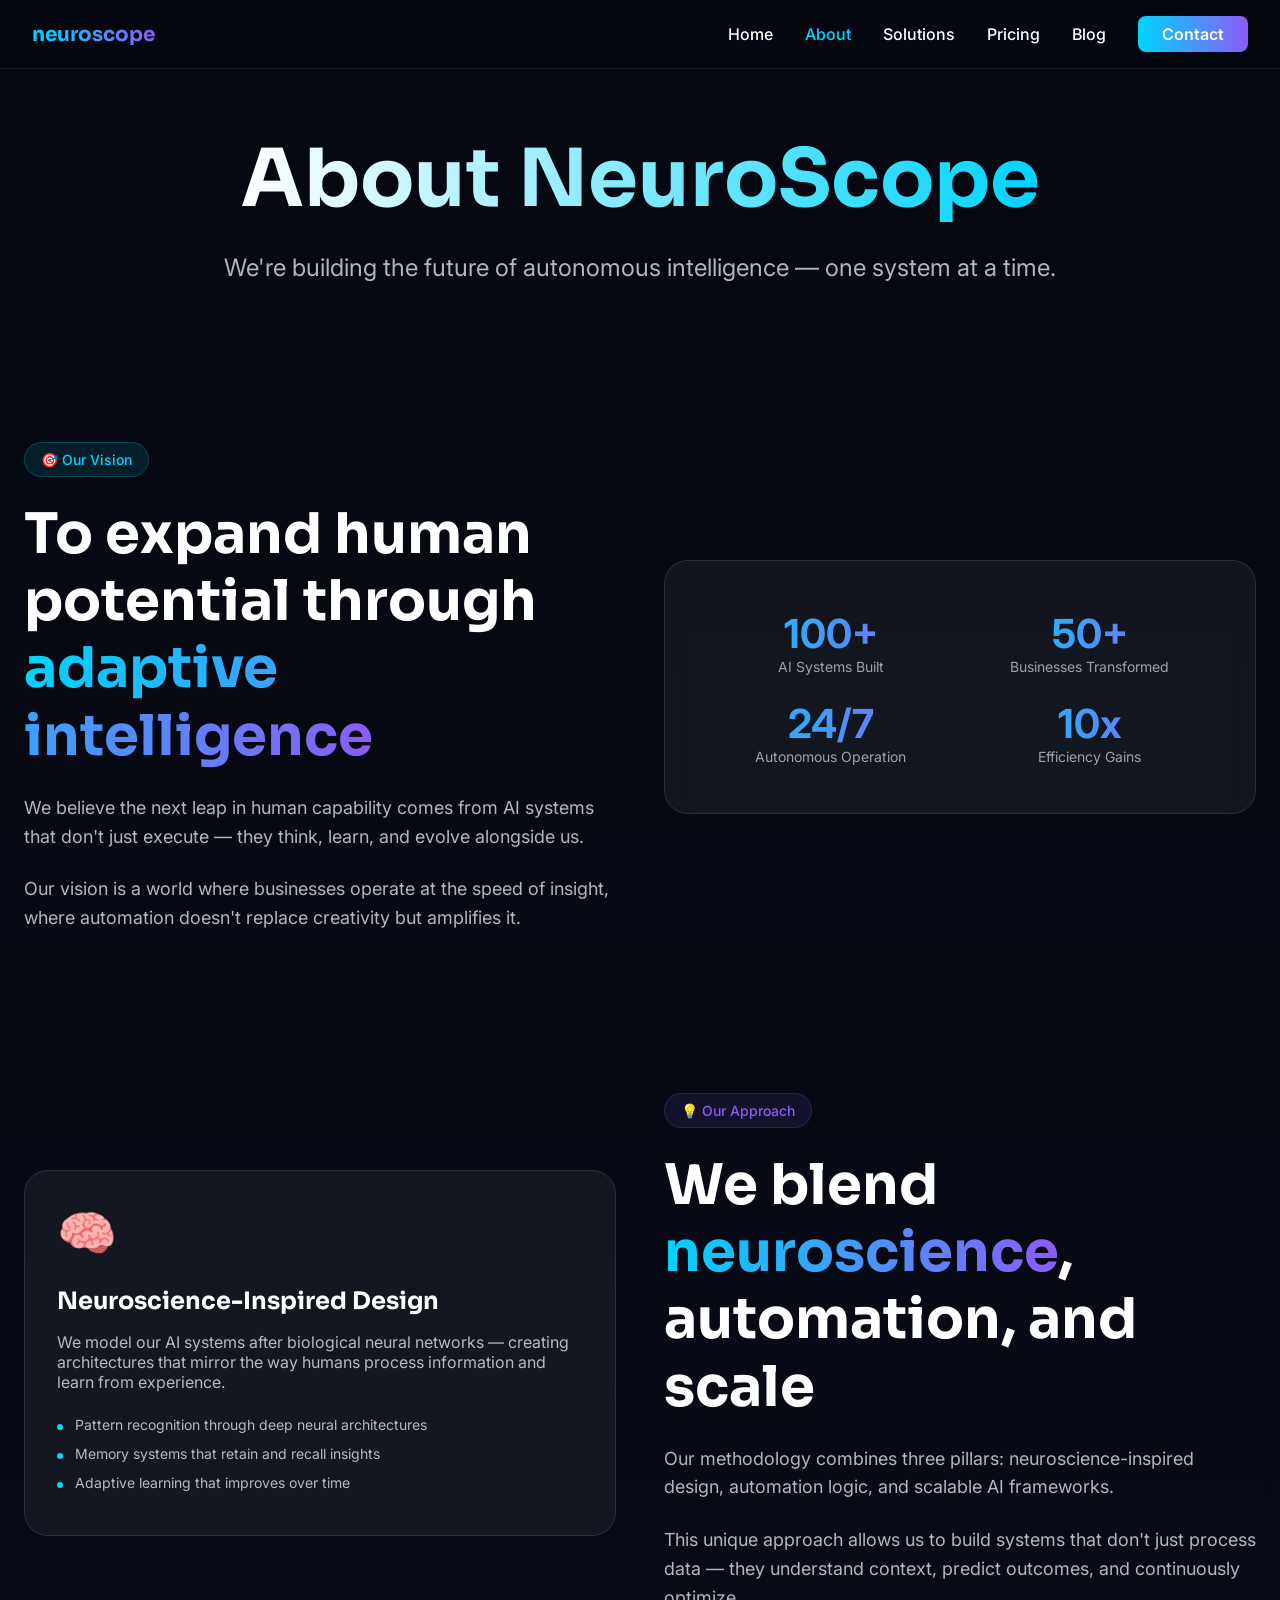
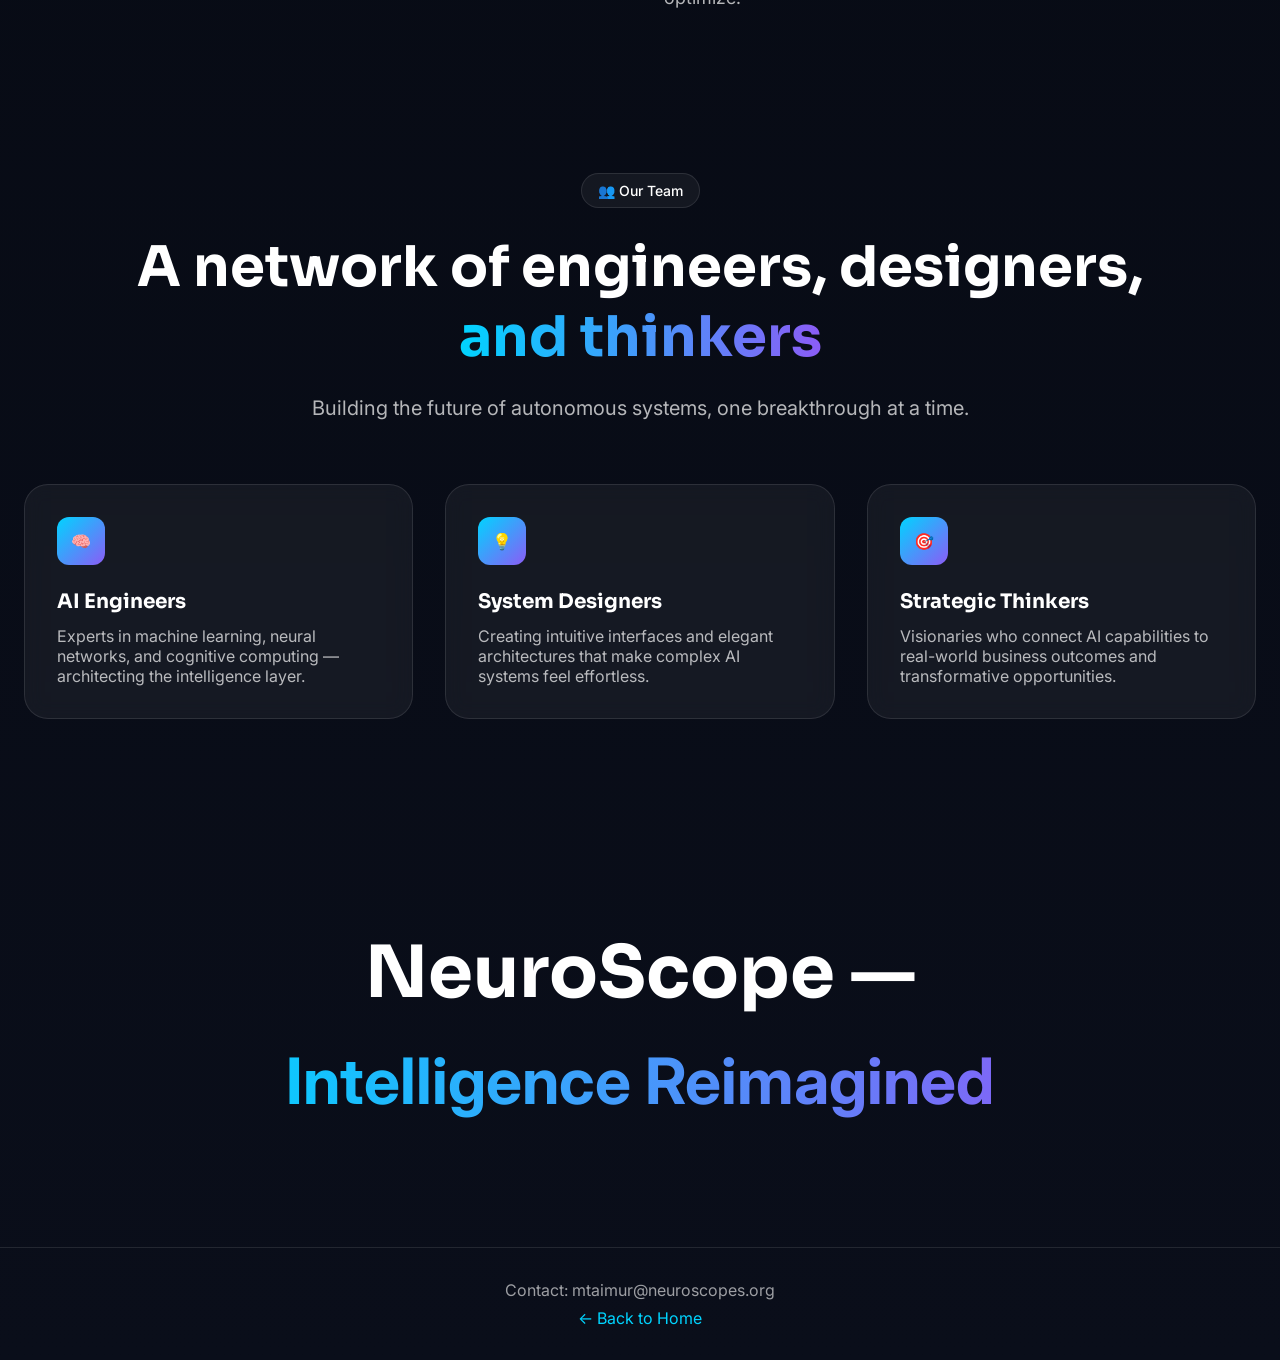
==== Pages/About.html @ d31332ce "Files rearrangement + Web elements addition" ====
<!DOCTYPE html>
<html lang="en">
<head>
  <meta charset="UTF-8">
  <meta name="viewport" content="width=device-width, initial-scale=1.0">
  <title>About - NeuroScope.ai</title>
  <link rel="preconnect" href="https://fonts.googleapis.com">
  <link rel="preconnect" href="https://fonts.gstatic.com" crossorigin>
  <link href="https://fonts.googleapis.com/css2?family=Sora:wght@400;500;600;700&family=Inter:wght@400;500&display=swap" rel="stylesheet">
  <style>
    * { margin: 0; padding: 0; box-sizing: border-box; }
    body { font-family: 'Inter', sans-serif; background: linear-gradient(180deg, #050810, #0a0e1a); color: white; min-height: 100vh; }
    h1, h2, h3 { font-family: 'Sora', sans-serif; }
    .container { max-width: 1400px; margin: 0 auto; padding: 0 1.5rem; }
    .gradient-text { background: linear-gradient(90deg, #00d4ff, #8b5cf6); -webkit-background-clip: text; -webkit-text-fill-color: transparent; }
    .gradient-white { background: linear-gradient(90deg, white, #00d4ff); -webkit-background-clip: text; -webkit-text-fill-color: transparent; }
    section { padding: 5rem 0; }
    .grid-2 { display: grid; grid-template-columns: 1fr; gap: 3rem; align-items: center; }
    .grid-3 { display: grid; grid-template-columns: 1fr; gap: 2rem; }
    @media (min-width: 768px) {
      .grid-2 { grid-template-columns: repeat(2, 1fr); }
      .grid-3 { grid-template-columns: repeat(3, 1fr); }
    }
    .badge { display: inline-flex; align-items: center; gap: 0.75rem; padding: 0.5rem 1rem; border-radius: 9999px; border: 1px solid; font-size: 0.875rem; font-weight: 500; margin-bottom: 1.5rem; }
    .card { padding: 2rem; border-radius: 1.5rem; background: rgba(255, 255, 255, 0.05); backdrop-filter: blur(10px); border: 1px solid rgba(255, 255, 255, 0.1); transition: all 0.3s; }
    .card:hover { border-color: rgba(0, 212, 255, 0.5); }
    .stats-grid { display: grid; grid-template-columns: repeat(2, 1fr); gap: 1.5rem; }
    .icon-box { width: 3rem; height: 3rem; border-radius: 0.75rem; background: linear-gradient(135deg, #00d4ff, #8b5cf6); display: flex; align-items: center; justify-content: center; margin-bottom: 1.5rem; }
    .bullet-list { list-style: none; padding: 0; }
    .bullet-list li { display: flex; align-items: start; gap: 0.75rem; margin-bottom: 0.75rem; }
    .bullet-list li::before { content: ""; width: 6px; height: 6px; background: #00d4ff; border-radius: 50%; margin-top: 0.5rem; flex-shrink: 0; }
  </style>
</head>
<body>
  <nav style="position: fixed; top: 0; left: 0; right: 0; z-index: 100; background: rgba(5, 8, 16, 0.9); backdrop-filter: blur(20px); border-bottom: 1px solid rgba(255, 255, 255, 0.1);">
    <div style="max-width: 1400px; margin: 0 auto; padding: 1rem 2rem; display: flex; justify-content: space-between; align-items: center;">
      <a href="../index.html" style="font-family: 'Sora', sans-serif; font-size: 1.25rem; font-weight: 700; color: white; text-decoration: none; background: linear-gradient(90deg, #00d4ff, #8b5cf6); -webkit-background-clip: text; -webkit-text-fill-color: transparent;">neuroscope</a>
      <div style="display: flex; gap: 2rem; align-items: center;">
        <a href="../index.html" style="color: white; text-decoration: none; font-weight: 500;">Home</a>
        <a href="About.html" style="color: #00d4ff; text-decoration: none; font-weight: 500;">About</a>
        <a href="Solutions.html" style="color: white; text-decoration: none; font-weight: 500;">Solutions</a>
        <a href="Pricing.html" style="color: white; text-decoration: none; font-weight: 500;">Pricing</a>
        <a href="Blog.html" style="color: white; text-decoration: none; font-weight: 500;">Blog</a>
        <a href="Contact.html" style="padding: 0.5rem 1.5rem; background: linear-gradient(90deg, #00d4ff, #8b5cf6); border-radius: 0.5rem; color: white; text-decoration: none; font-weight: 600;">Contact</a>
      </div>
    </div>
  </nav>
  <section style="padding-top: 8rem;">
    <div class="container">
      <div style="max-width: 56rem; margin: 0 auto; text-align: center;">
        <h1 style="font-size: clamp(3rem, 8vw, 5rem); font-weight: 700; margin-bottom: 1.5rem;">
          <span class="gradient-white">About NeuroScope</span>
        </h1>
        <p style="font-size: 1.5rem; color: rgba(255, 255, 255, 0.7);">
          We're building the future of autonomous intelligence — one system at a time.
        </p>
      </div>
    </div>
  </section>

  <section>
    <div class="container">
      <div class="grid-2">
        <div>
          <div class="badge" style="background: rgba(0, 212, 255, 0.1); border-color: rgba(0, 212, 255, 0.2); color: #00d4ff;">🎯 Our Vision</div>
          <h2 style="font-size: clamp(2.5rem, 5vw, 3.5rem); font-weight: 700; margin-bottom: 1.5rem; line-height: 1.2;">
            To expand human potential through <span class="gradient-text">adaptive intelligence</span>
          </h2>
          <p style="font-size: 1.125rem; color: rgba(255, 255, 255, 0.7); margin-bottom: 1.5rem; line-height: 1.6;">
            We believe the next leap in human capability comes from AI systems that don't just execute — they think, learn, and evolve alongside us.
          </p>
          <p style="font-size: 1.125rem; color: rgba(255, 255, 255, 0.7); line-height: 1.6;">
            Our vision is a world where businesses operate at the speed of insight, where automation doesn't replace creativity but amplifies it.
          </p>
        </div>
        <div class="card" style="padding: 3rem;">
          <div class="stats-grid">
            <div style="text-align: center;"><div style="font-size: 2.5rem; font-weight: 700;" class="gradient-text">100+</div><div style="font-size: 0.875rem; color: rgba(255, 255, 255, 0.6);">AI Systems Built</div></div>
            <div style="text-align: center;"><div style="font-size: 2.5rem; font-weight: 700;" class="gradient-text">50+</div><div style="font-size: 0.875rem; color: rgba(255, 255, 255, 0.6);">Businesses Transformed</div></div>
            <div style="text-align: center;"><div style="font-size: 2.5rem; font-weight: 700;" class="gradient-text">24/7</div><div style="font-size: 0.875rem; color: rgba(255, 255, 255, 0.6);">Autonomous Operation</div></div>
            <div style="text-align: center;"><div style="font-size: 2.5rem; font-weight: 700;" class="gradient-text">10x</div><div style="font-size: 0.875rem; color: rgba(255, 255, 255, 0.6);">Efficiency Gains</div></div>
          </div>
        </div>
      </div>
    </div>
  </section>

  <section>
    <div class="container">
      <div class="grid-2">
        <div class="card">
          <div style="font-size: 3rem; margin-bottom: 1.5rem;">🧠</div>
          <h3 style="font-size: 1.5rem; font-weight: 700; margin-bottom: 1rem;">Neuroscience-Inspired Design</h3>
          <p style="color: rgba(255, 255, 255, 0.7); margin-bottom: 1.5rem;">
            We model our AI systems after biological neural networks — creating architectures that mirror the way humans process information and learn from experience.
          </p>
          <ul class="bullet-list" style="color: rgba(255, 255, 255, 0.7); font-size: 0.875rem;">
            <li>Pattern recognition through deep neural architectures</li>
            <li>Memory systems that retain and recall insights</li>
            <li>Adaptive learning that improves over time</li>
          </ul>
        </div>
        <div>
          <div class="badge" style="background: rgba(139, 92, 246, 0.1); border-color: rgba(139, 92, 246, 0.2); color: #8b5cf6;">💡 Our Approach</div>
          <h2 style="font-size: clamp(2.5rem, 5vw, 3.5rem); font-weight: 700; margin-bottom: 1.5rem; line-height: 1.2;">
            We blend <span class="gradient-text">neuroscience</span>, automation, and scale
          </h2>
          <p style="font-size: 1.125rem; color: rgba(255, 255, 255, 0.7); margin-bottom: 1.5rem; line-height: 1.6;">
            Our methodology combines three pillars: neuroscience-inspired design, automation logic, and scalable AI frameworks.
          </p>
          <p style="font-size: 1.125rem; color: rgba(255, 255, 255, 0.7); line-height: 1.6;">
            This unique approach allows us to build systems that don't just process data — they understand context, predict outcomes, and continuously optimize.
          </p>
        </div>
      </div>
    </div>
  </section>

  <section>
    <div class="container">
      <div style="text-align: center; margin-bottom: 4rem;">
        <div class="badge" style="background: rgba(255, 255, 255, 0.05); border-color: rgba(255, 255, 255, 0.1);">👥 Our Team</div>
        <h2 style="font-size: clamp(2.5rem, 5vw, 3.5rem); font-weight: 700; margin-bottom: 1.5rem;">
          A network of engineers, designers,<br><span class="gradient-text">and thinkers</span>
        </h2>
        <p style="font-size: 1.25rem; color: rgba(255, 255, 255, 0.7); max-width: 48rem; margin: 0 auto;">
          Building the future of autonomous systems, one breakthrough at a time.
        </p>
      </div>
      <div class="grid-3">
        <div class="card"><div class="icon-box">🧠</div><h3 style="font-size: 1.25rem; font-weight: 700; margin-bottom: 0.75rem;">AI Engineers</h3><p style="color: rgba(255, 255, 255, 0.7);">Experts in machine learning, neural networks, and cognitive computing — architecting the intelligence layer.</p></div>
        <div class="card"><div class="icon-box">💡</div><h3 style="font-size: 1.25rem; font-weight: 700; margin-bottom: 0.75rem;">System Designers</h3><p style="color: rgba(255, 255, 255, 0.7);">Creating intuitive interfaces and elegant architectures that make complex AI systems feel effortless.</p></div>
        <div class="card"><div class="icon-box">🎯</div><h3 style="font-size: 1.25rem; font-weight: 700; margin-bottom: 0.75rem;">Strategic Thinkers</h3><p style="color: rgba(255, 255, 255, 0.7);">Visionaries who connect AI capabilities to real-world business outcomes and transformative opportunities.</p></div>
      </div>
    </div>
  </section>

  <section style="padding: 8rem 0;">
    <div class="container">
      <div style="max-width: 56rem; margin: 0 auto; text-align: center;">
        <h2 style="font-size: clamp(3rem, 6vw, 4.5rem); font-weight: 700; margin-bottom: 1.5rem;">NeuroScope —</h2>
        <p class="gradient-text" style="font-size: clamp(2.5rem, 5vw, 4rem); font-weight: 700;">Intelligence Reimagined</p>
      </div>
    </div>
  </section>

  <div style="text-align: center; padding: 2rem; border-top: 1px solid rgba(255, 255, 255, 0.1);">
    <p style="color: rgba(255, 255, 255, 0.6); margin-bottom: 0.5rem;">Contact: mtaimur@neuroscopes.org</p>
    <a href="../index.html" style="color: #00d4ff; text-decoration: none;">← Back to Home</a>
  </div>
</body>
</html>
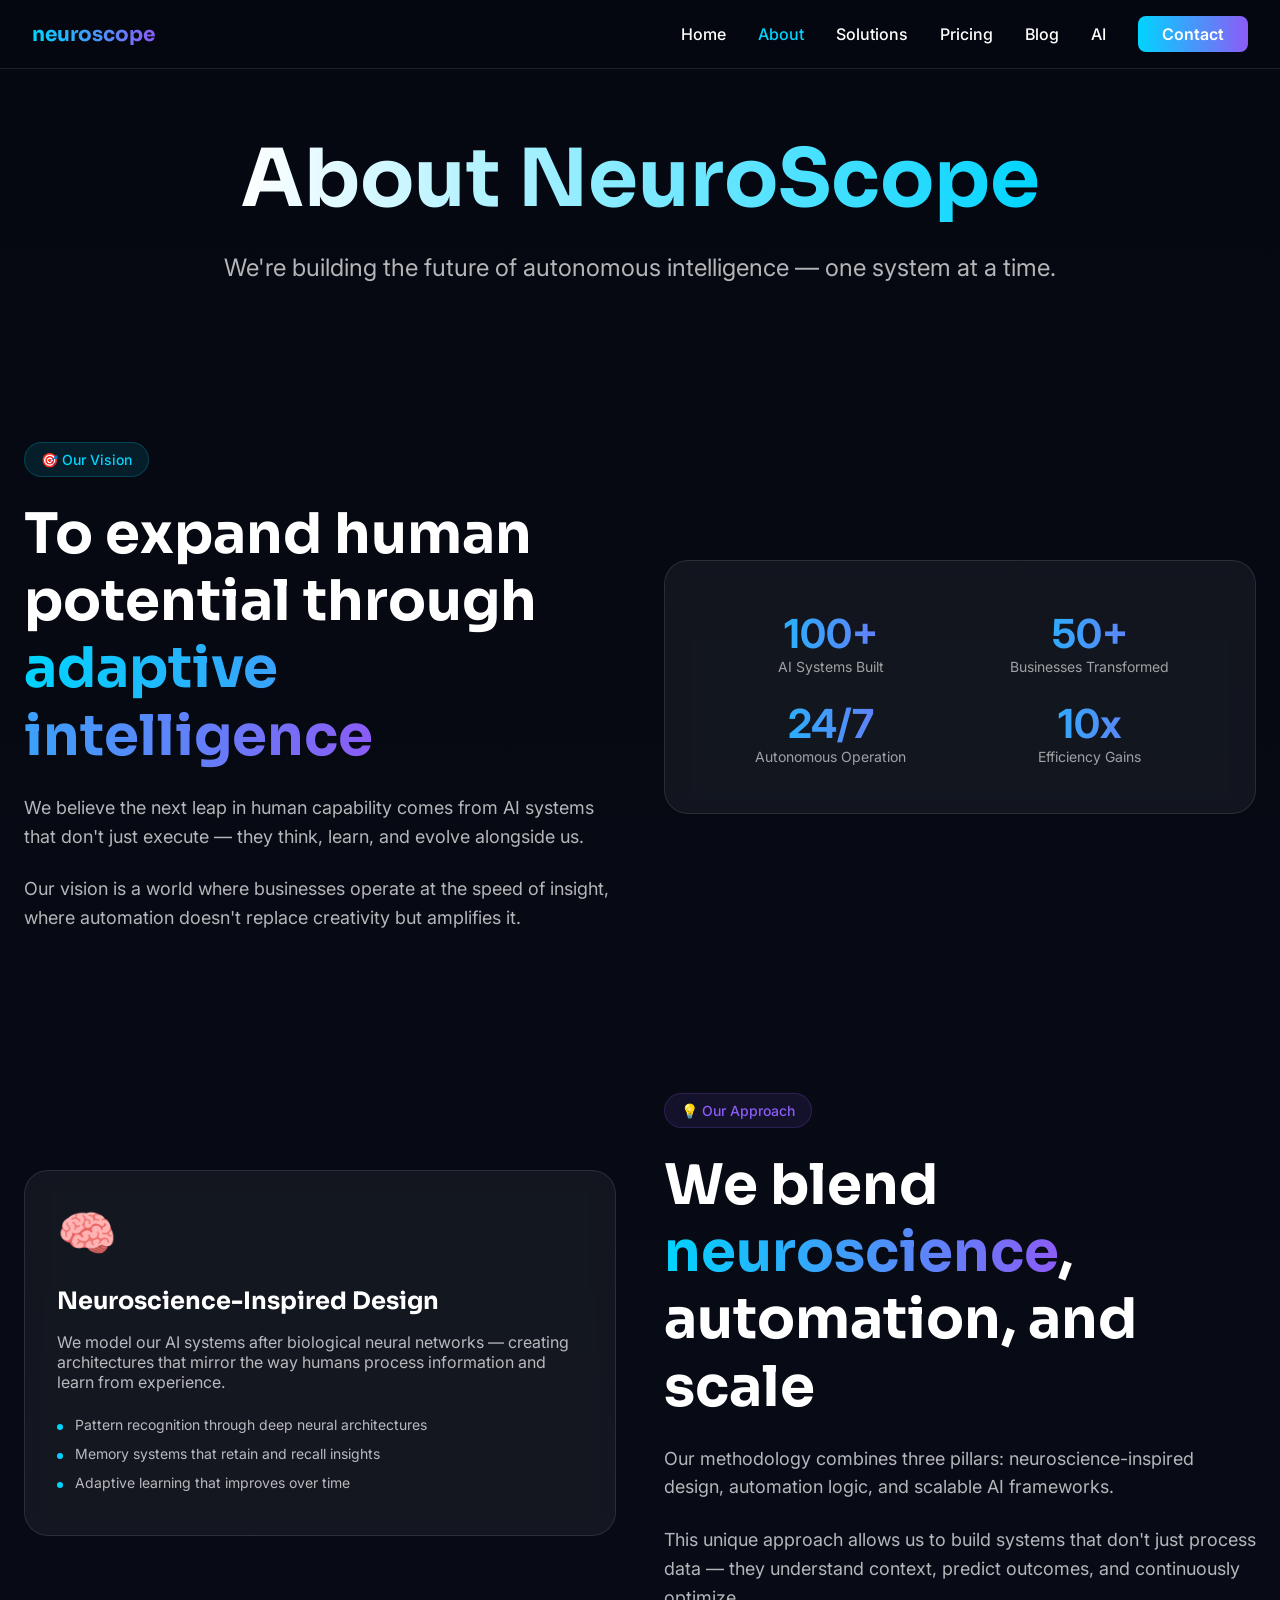
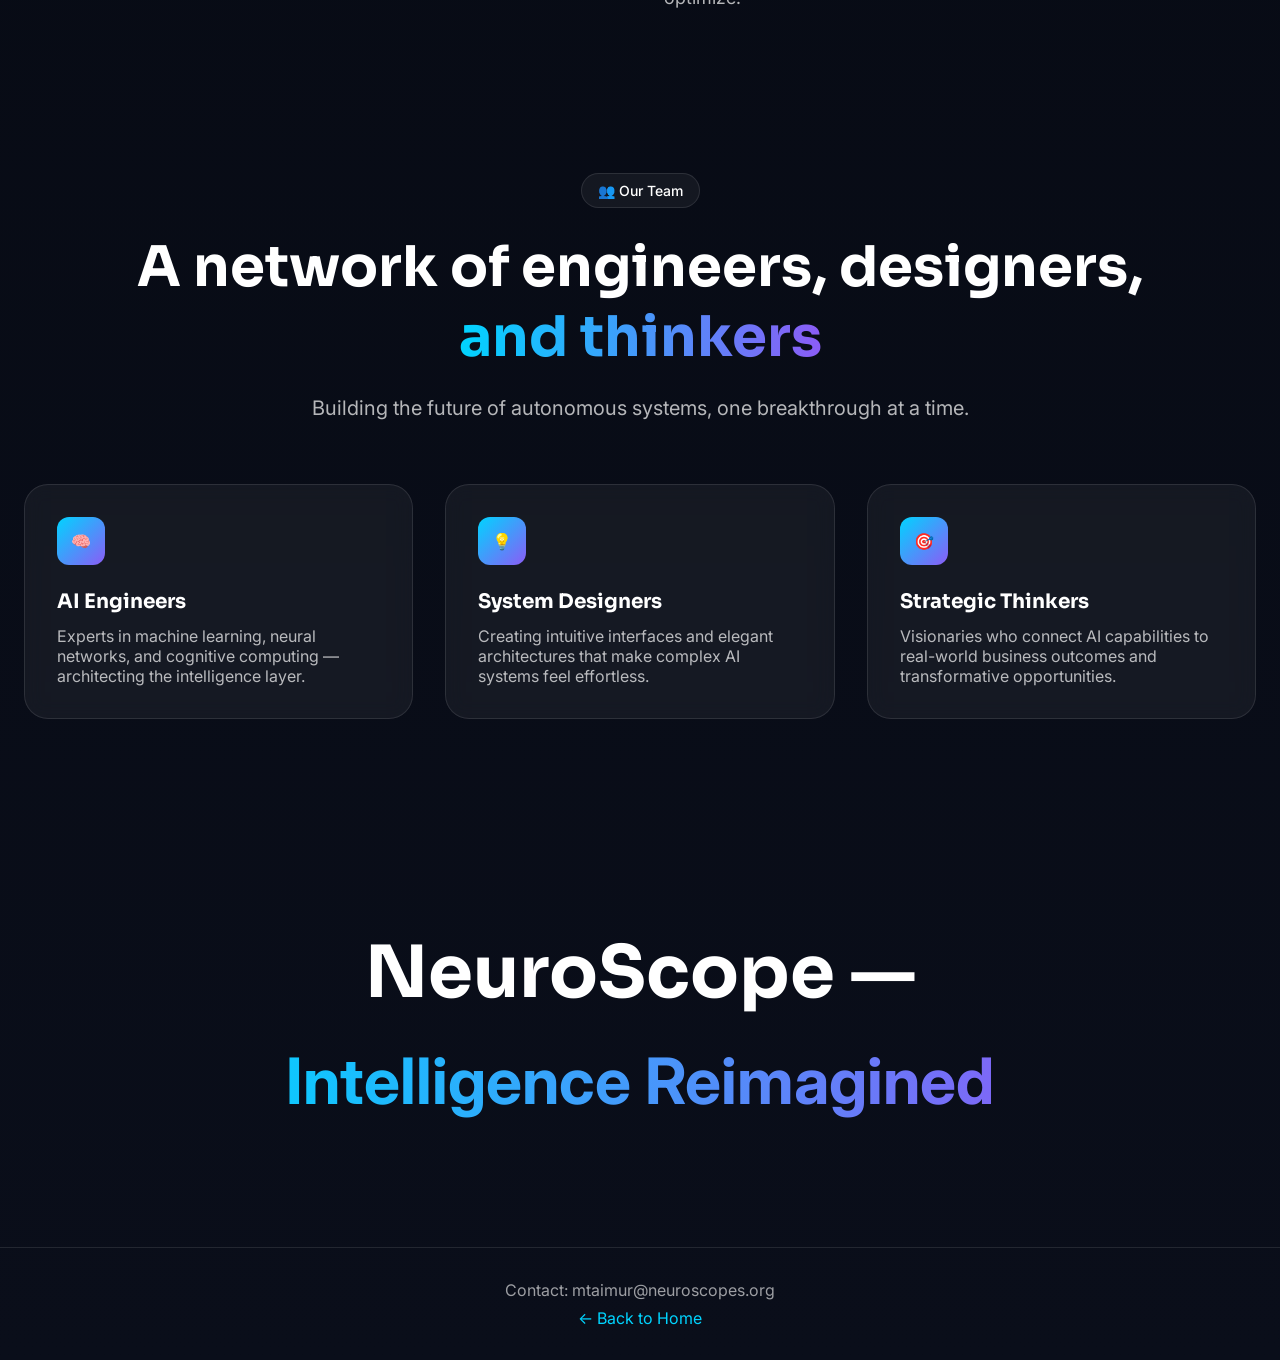
==== commit d2cf8a3c: "Ai Page + proxy-server + unconfigured API keys" ====
--- a/Pages/About.html
+++ b/Pages/About.html
@@ -41,6 +41,7 @@
         <a href="Solutions.html" style="color: white; text-decoration: none; font-weight: 500;">Solutions</a>
         <a href="Pricing.html" style="color: white; text-decoration: none; font-weight: 500;">Pricing</a>
         <a href="Blog.html" style="color: white; text-decoration: none; font-weight: 500;">Blog</a>
+        <a href="AI.html" style="color: white; text-decoration: none; font-weight: 500;">AI</a>
         <a href="Contact.html" style="padding: 0.5rem 1.5rem; background: linear-gradient(90deg, #00d4ff, #8b5cf6); border-radius: 0.5rem; color: white; text-decoration: none; font-weight: 600;">Contact</a>
       </div>
     </div>
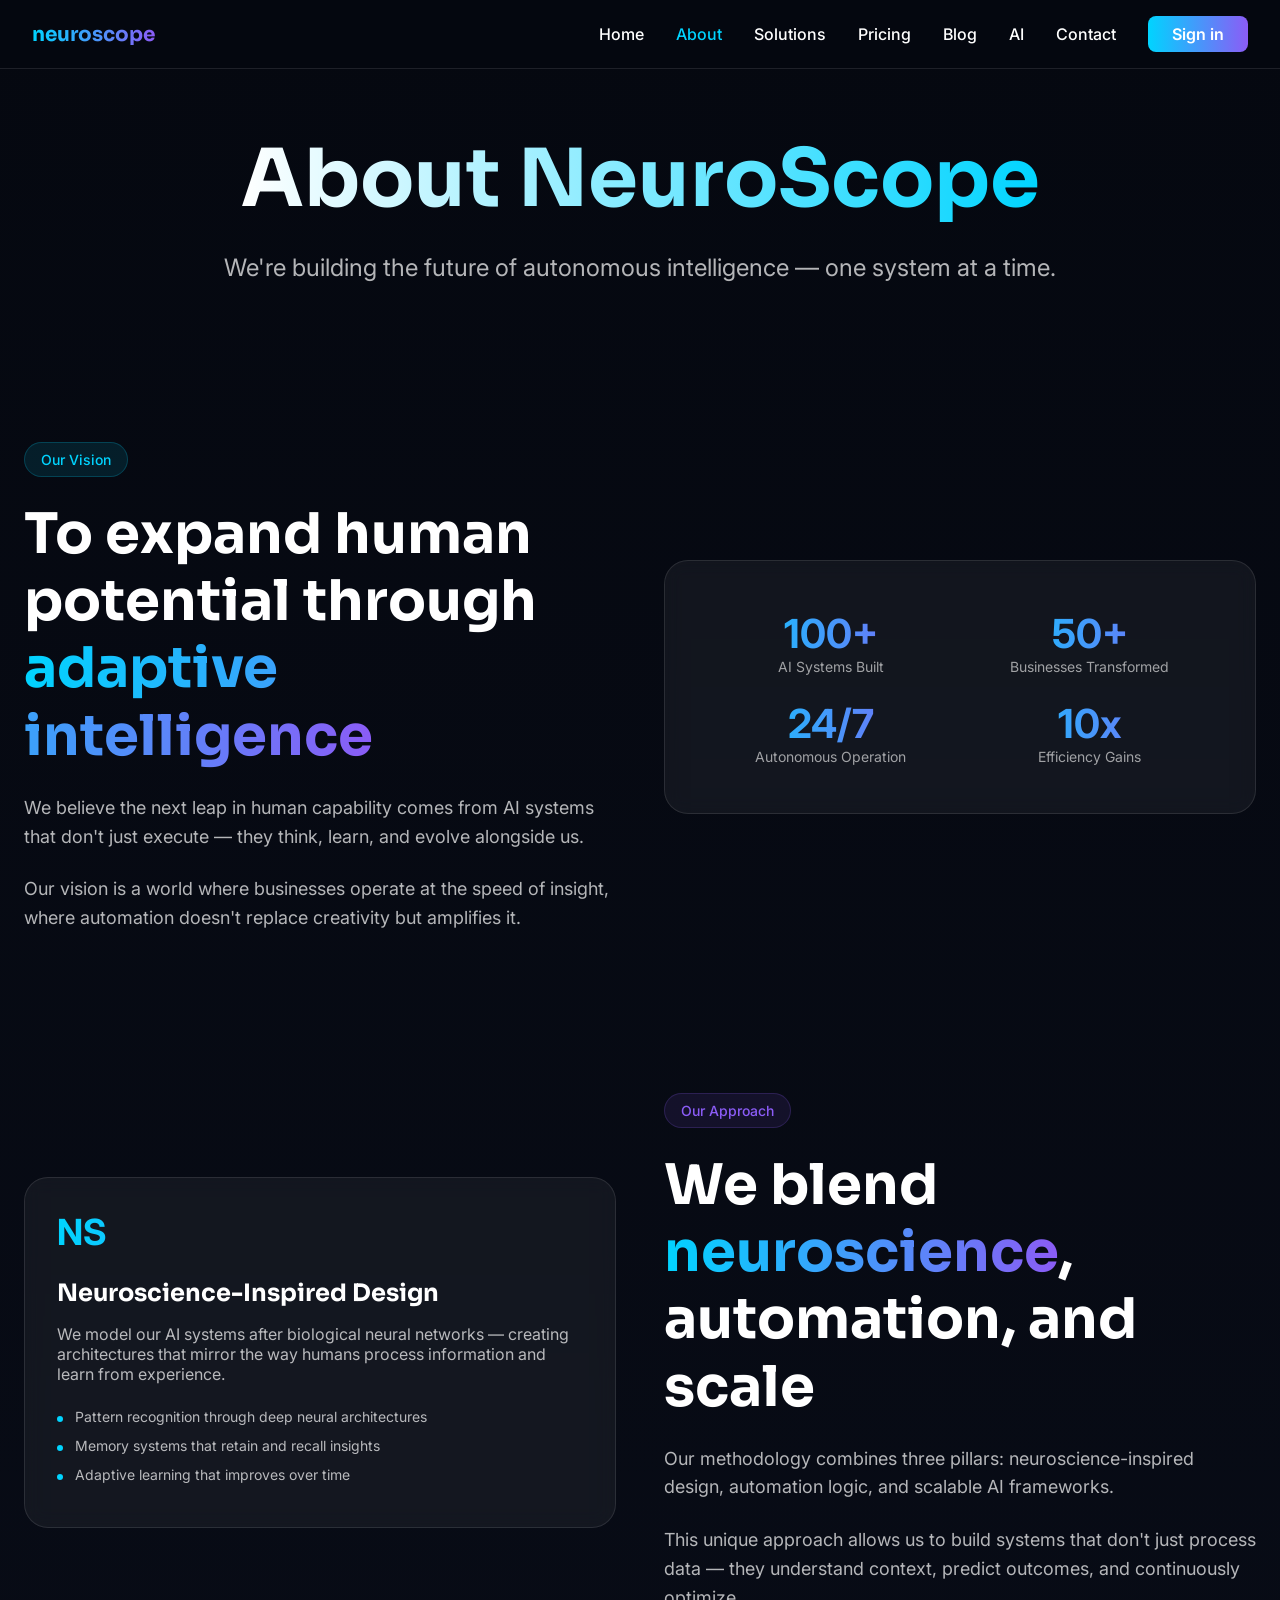
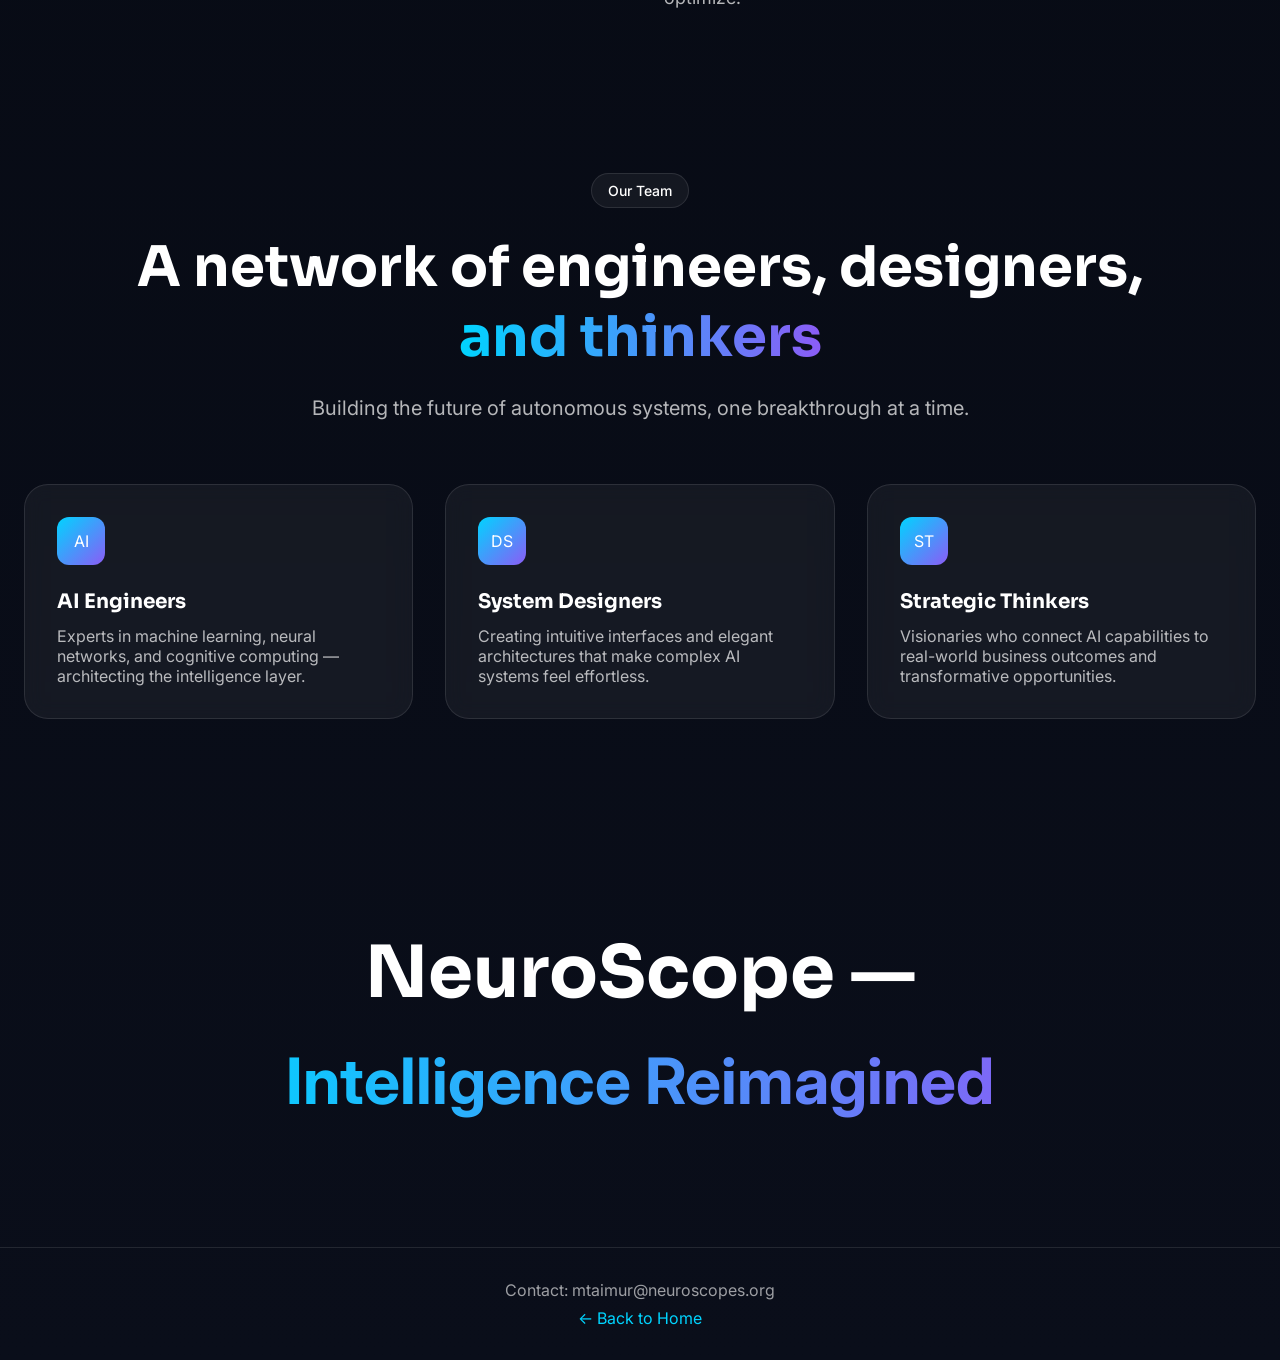
==== commit 61075406: "Project Goal ReDevelopment" ====
--- a/Pages/About.html
+++ b/Pages/About.html
@@ -42,7 +42,8 @@
         <a href="Pricing.html" style="color: white; text-decoration: none; font-weight: 500;">Pricing</a>
         <a href="Blog.html" style="color: white; text-decoration: none; font-weight: 500;">Blog</a>
         <a href="AI.html" style="color: white; text-decoration: none; font-weight: 500;">AI</a>
-        <a href="Contact.html" style="padding: 0.5rem 1.5rem; background: linear-gradient(90deg, #00d4ff, #8b5cf6); border-radius: 0.5rem; color: white; text-decoration: none; font-weight: 600;">Contact</a>
+        <a href="Contact.html" style="color: white; text-decoration: none; font-weight: 500;">Contact</a>
+        <span id="ns-auth" style="display:flex; align-items:center; --ns-auth-cta-bg: linear-gradient(90deg, #00d4ff, #8b5cf6); --ns-auth-cta-padding: 0.5rem 1.5rem; --ns-auth-cta-radius: 0.5rem; --ns-auth-cta-color: white; --ns-auth-cta-font-weight: 600;"></span>
       </div>
     </div>
   </nav>
@@ -63,7 +64,7 @@
     <div class="container">
       <div class="grid-2">
         <div>
-          <div class="badge" style="background: rgba(0, 212, 255, 0.1); border-color: rgba(0, 212, 255, 0.2); color: #00d4ff;">🎯 Our Vision</div>
+          <div class="badge" style="background: rgba(0, 212, 255, 0.1); border-color: rgba(0, 212, 255, 0.2); color: #00d4ff;">Our Vision</div>
           <h2 style="font-size: clamp(2.5rem, 5vw, 3.5rem); font-weight: 700; margin-bottom: 1.5rem; line-height: 1.2;">
             To expand human potential through <span class="gradient-text">adaptive intelligence</span>
           </h2>
@@ -90,7 +91,7 @@
     <div class="container">
       <div class="grid-2">
         <div class="card">
-          <div style="font-size: 3rem; margin-bottom: 1.5rem;">🧠</div>
+          <div class="gradient-text" style="font-size: 2.25rem; font-weight: 700; margin-bottom: 1.5rem;">NS</div>
           <h3 style="font-size: 1.5rem; font-weight: 700; margin-bottom: 1rem;">Neuroscience-Inspired Design</h3>
           <p style="color: rgba(255, 255, 255, 0.7); margin-bottom: 1.5rem;">
             We model our AI systems after biological neural networks — creating architectures that mirror the way humans process information and learn from experience.
@@ -102,7 +103,7 @@
           </ul>
         </div>
         <div>
-          <div class="badge" style="background: rgba(139, 92, 246, 0.1); border-color: rgba(139, 92, 246, 0.2); color: #8b5cf6;">💡 Our Approach</div>
+          <div class="badge" style="background: rgba(139, 92, 246, 0.1); border-color: rgba(139, 92, 246, 0.2); color: #8b5cf6;">Our Approach</div>
           <h2 style="font-size: clamp(2.5rem, 5vw, 3.5rem); font-weight: 700; margin-bottom: 1.5rem; line-height: 1.2;">
             We blend <span class="gradient-text">neuroscience</span>, automation, and scale
           </h2>
@@ -120,7 +121,7 @@
   <section>
     <div class="container">
       <div style="text-align: center; margin-bottom: 4rem;">
-        <div class="badge" style="background: rgba(255, 255, 255, 0.05); border-color: rgba(255, 255, 255, 0.1);">👥 Our Team</div>
+        <div class="badge" style="background: rgba(255, 255, 255, 0.05); border-color: rgba(255, 255, 255, 0.1);">Our Team</div>
         <h2 style="font-size: clamp(2.5rem, 5vw, 3.5rem); font-weight: 700; margin-bottom: 1.5rem;">
           A network of engineers, designers,<br><span class="gradient-text">and thinkers</span>
         </h2>
@@ -129,9 +130,9 @@
         </p>
       </div>
       <div class="grid-3">
-        <div class="card"><div class="icon-box">🧠</div><h3 style="font-size: 1.25rem; font-weight: 700; margin-bottom: 0.75rem;">AI Engineers</h3><p style="color: rgba(255, 255, 255, 0.7);">Experts in machine learning, neural networks, and cognitive computing — architecting the intelligence layer.</p></div>
-        <div class="card"><div class="icon-box">💡</div><h3 style="font-size: 1.25rem; font-weight: 700; margin-bottom: 0.75rem;">System Designers</h3><p style="color: rgba(255, 255, 255, 0.7);">Creating intuitive interfaces and elegant architectures that make complex AI systems feel effortless.</p></div>
-        <div class="card"><div class="icon-box">🎯</div><h3 style="font-size: 1.25rem; font-weight: 700; margin-bottom: 0.75rem;">Strategic Thinkers</h3><p style="color: rgba(255, 255, 255, 0.7);">Visionaries who connect AI capabilities to real-world business outcomes and transformative opportunities.</p></div>
+        <div class="card"><div class="icon-box">AI</div><h3 style="font-size: 1.25rem; font-weight: 700; margin-bottom: 0.75rem;">AI Engineers</h3><p style="color: rgba(255, 255, 255, 0.7);">Experts in machine learning, neural networks, and cognitive computing — architecting the intelligence layer.</p></div>
+        <div class="card"><div class="icon-box">DS</div><h3 style="font-size: 1.25rem; font-weight: 700; margin-bottom: 0.75rem;">System Designers</h3><p style="color: rgba(255, 255, 255, 0.7);">Creating intuitive interfaces and elegant architectures that make complex AI systems feel effortless.</p></div>
+        <div class="card"><div class="icon-box">ST</div><h3 style="font-size: 1.25rem; font-weight: 700; margin-bottom: 0.75rem;">Strategic Thinkers</h3><p style="color: rgba(255, 255, 255, 0.7);">Visionaries who connect AI capabilities to real-world business outcomes and transformative opportunities.</p></div>
       </div>
     </div>
   </section>
@@ -149,6 +150,8 @@
     <p style="color: rgba(255, 255, 255, 0.6); margin-bottom: 0.5rem;">Contact: mtaimur@neuroscopes.org</p>
     <a href="../index.html" style="color: #00d4ff; text-decoration: none;">← Back to Home</a>
   </div>
+  <script src="../Integration/auth-config.js"></script>
+  <script src="../Integration/auth.js"></script>
 </body>
 </html>
 
